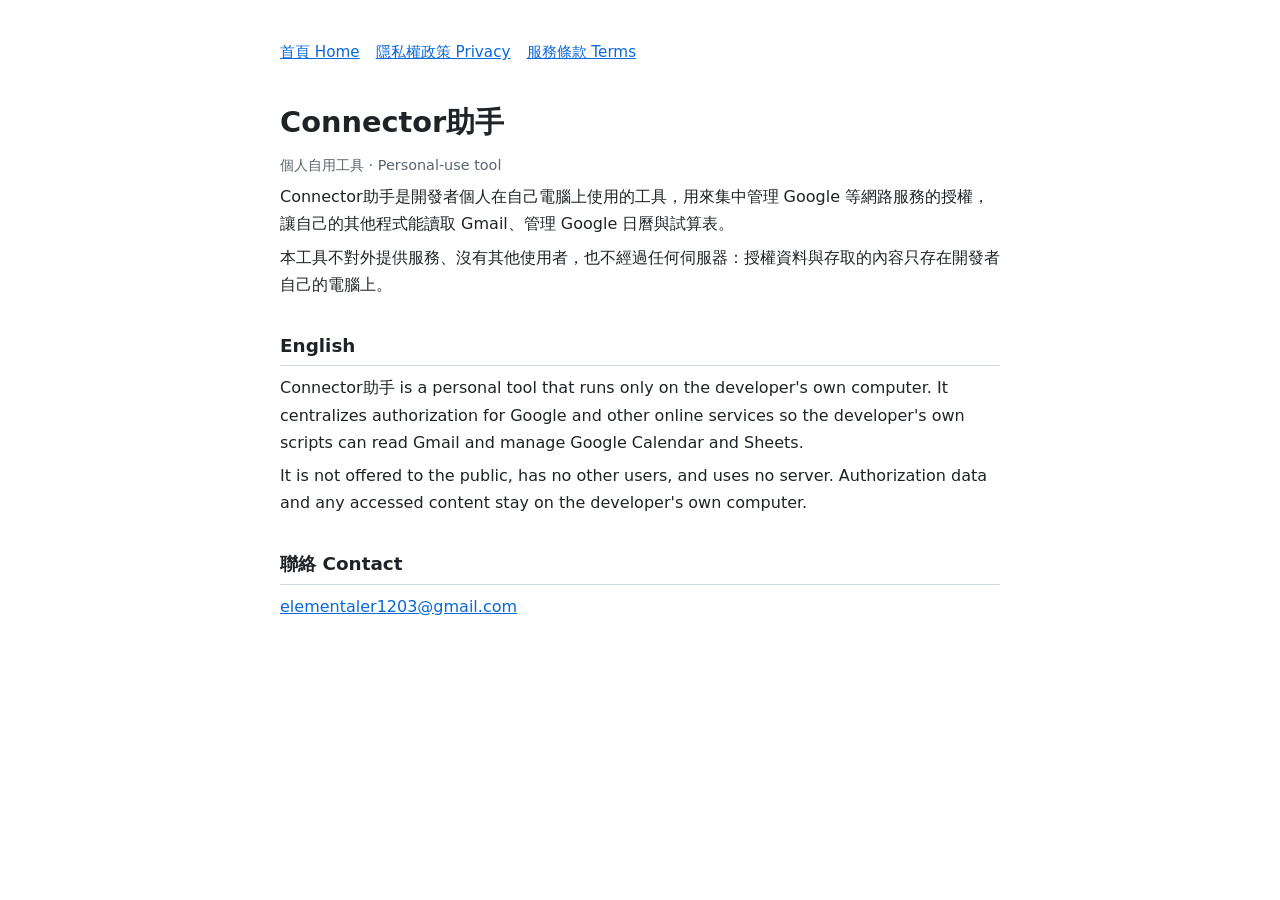
==== index.html @ af8da7d8 "Add homepage, privacy policy and terms for Connector助手 Co-Authored-By: Claude Opus 5.5 <noreply@anth" ====
<!doctype html>
<html lang="zh-Hant">
<head>
<meta charset="utf-8">
<meta name="viewport" content="width=device-width, initial-scale=1">
<title>Connector助手</title>
<link rel="stylesheet" href="style.css">
</head>
<body>
<main>
<nav><a href="./">首頁 Home</a><a href="privacy.html">隱私權政策 Privacy</a><a href="terms.html">服務條款 Terms</a></nav>
<h1>Connector助手</h1>
<p class="muted">個人自用工具 · Personal-use tool</p>

<p>Connector助手是開發者個人在自己電腦上使用的工具，用來集中管理 Google 等網路服務的授權，讓自己的其他程式能讀取 Gmail、管理 Google 日曆與試算表。</p>
<p>本工具不對外提供服務、沒有其他使用者，也不經過任何伺服器：授權資料與存取的內容只存在開發者自己的電腦上。</p>

<h2>English</h2>
<p>Connector助手 is a personal tool that runs only on the developer's own computer. It centralizes authorization for Google and other online services so the developer's own scripts can read Gmail and manage Google Calendar and Sheets.</p>
<p>It is not offered to the public, has no other users, and uses no server. Authorization data and any accessed content stay on the developer's own computer.</p>

<h2>聯絡 Contact</h2>
<p><a href="mailto:elementaler1203@gmail.com">elementaler1203@gmail.com</a></p>
</main>
</body>
</html>
---- style.css ----
:root { color-scheme: light dark; --fg: #1f2328; --bg: #ffffff; --muted: #59636e; --line: #d1d9e0; }
@media (prefers-color-scheme: dark) { :root { --fg: #e6edf3; --bg: #0d1117; --muted: #9198a1; --line: #3d444d; } }
body { margin: 0; background: var(--bg); color: var(--fg); font: 16px/1.7 system-ui, "Noto Sans TC", "Microsoft JhengHei", sans-serif; }
main { max-width: 720px; margin: 0 auto; padding: 40px 16px 64px; }
h1 { font-size: 1.8rem; margin: 0 0 4px; }
h2 { font-size: 1.15rem; margin: 32px 0 8px; padding-bottom: 4px; border-bottom: 1px solid var(--line); }
p, li { margin: 6px 0; }
.muted { color: var(--muted); font-size: .9rem; }
nav { display: flex; gap: 16px; margin-bottom: 32px; font-size: .95rem; }
a { color: #0969da; }
@media (prefers-color-scheme: dark) { a { color: #4493f8; } }
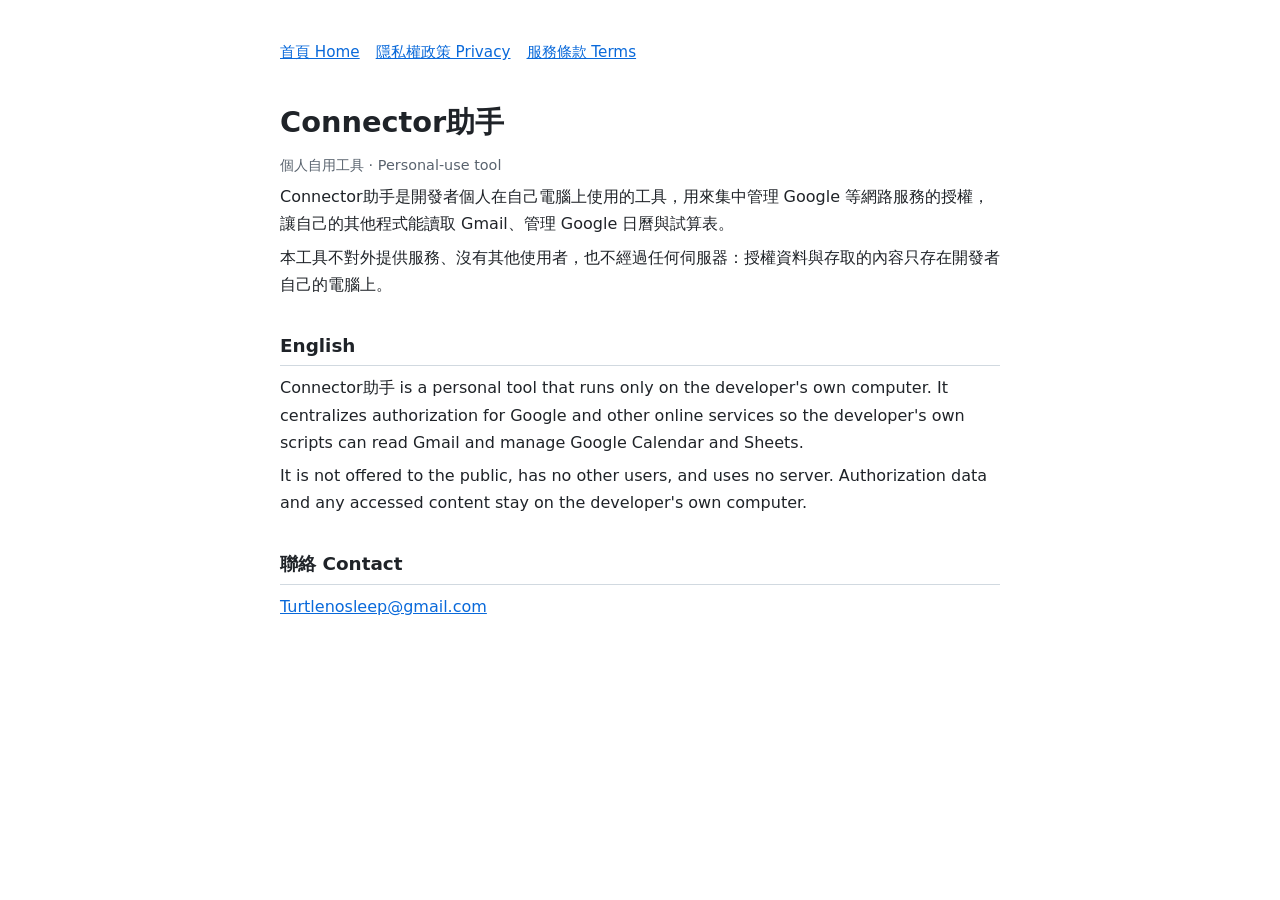
==== commit a04abb88: "Update public page contact email" ====
--- a/index.html
+++ b/index.html
@@ -20,7 +20,7 @@
 <p>It is not offered to the public, has no other users, and uses no server. Authorization data and any accessed content stay on the developer's own computer.</p>
 
 <h2>聯絡 Contact</h2>
-<p><a href="mailto:elementaler1203@gmail.com">elementaler1203@gmail.com</a></p>
+<p><a href="mailto:Turtlenosleep@gmail.com">Turtlenosleep@gmail.com</a></p>
 </main>
 </body>
 </html>
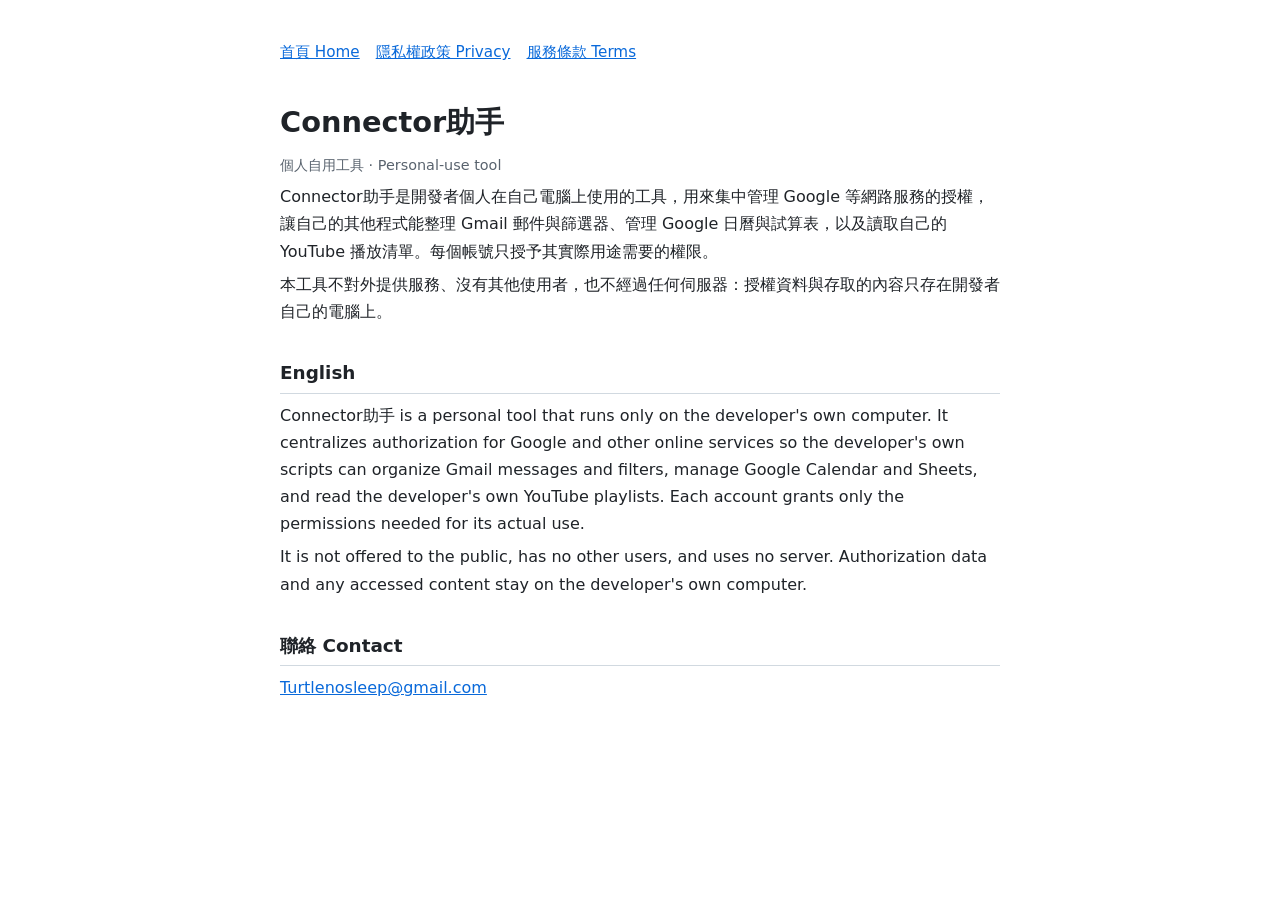
==== commit 65528482: "Update personal tool public page" ====
--- a/index.html
+++ b/index.html
@@ -12,11 +12,11 @@
 <h1>Connector助手</h1>
 <p class="muted">個人自用工具 · Personal-use tool</p>
 
-<p>Connector助手是開發者個人在自己電腦上使用的工具，用來集中管理 Google 等網路服務的授權，讓自己的其他程式能讀取 Gmail、管理 Google 日曆與試算表。</p>
+<p>Connector助手是開發者個人在自己電腦上使用的工具，用來集中管理 Google 等網路服務的授權，讓自己的其他程式能整理 Gmail 郵件與篩選器、管理 Google 日曆與試算表，以及讀取自己的 YouTube 播放清單。每個帳號只授予其實際用途需要的權限。</p>
 <p>本工具不對外提供服務、沒有其他使用者，也不經過任何伺服器：授權資料與存取的內容只存在開發者自己的電腦上。</p>
 
 <h2>English</h2>
-<p>Connector助手 is a personal tool that runs only on the developer's own computer. It centralizes authorization for Google and other online services so the developer's own scripts can read Gmail and manage Google Calendar and Sheets.</p>
+<p>Connector助手 is a personal tool that runs only on the developer's own computer. It centralizes authorization for Google and other online services so the developer's own scripts can organize Gmail messages and filters, manage Google Calendar and Sheets, and read the developer's own YouTube playlists. Each account grants only the permissions needed for its actual use.</p>
 <p>It is not offered to the public, has no other users, and uses no server. Authorization data and any accessed content stay on the developer's own computer.</p>
 
 <h2>聯絡 Contact</h2>
